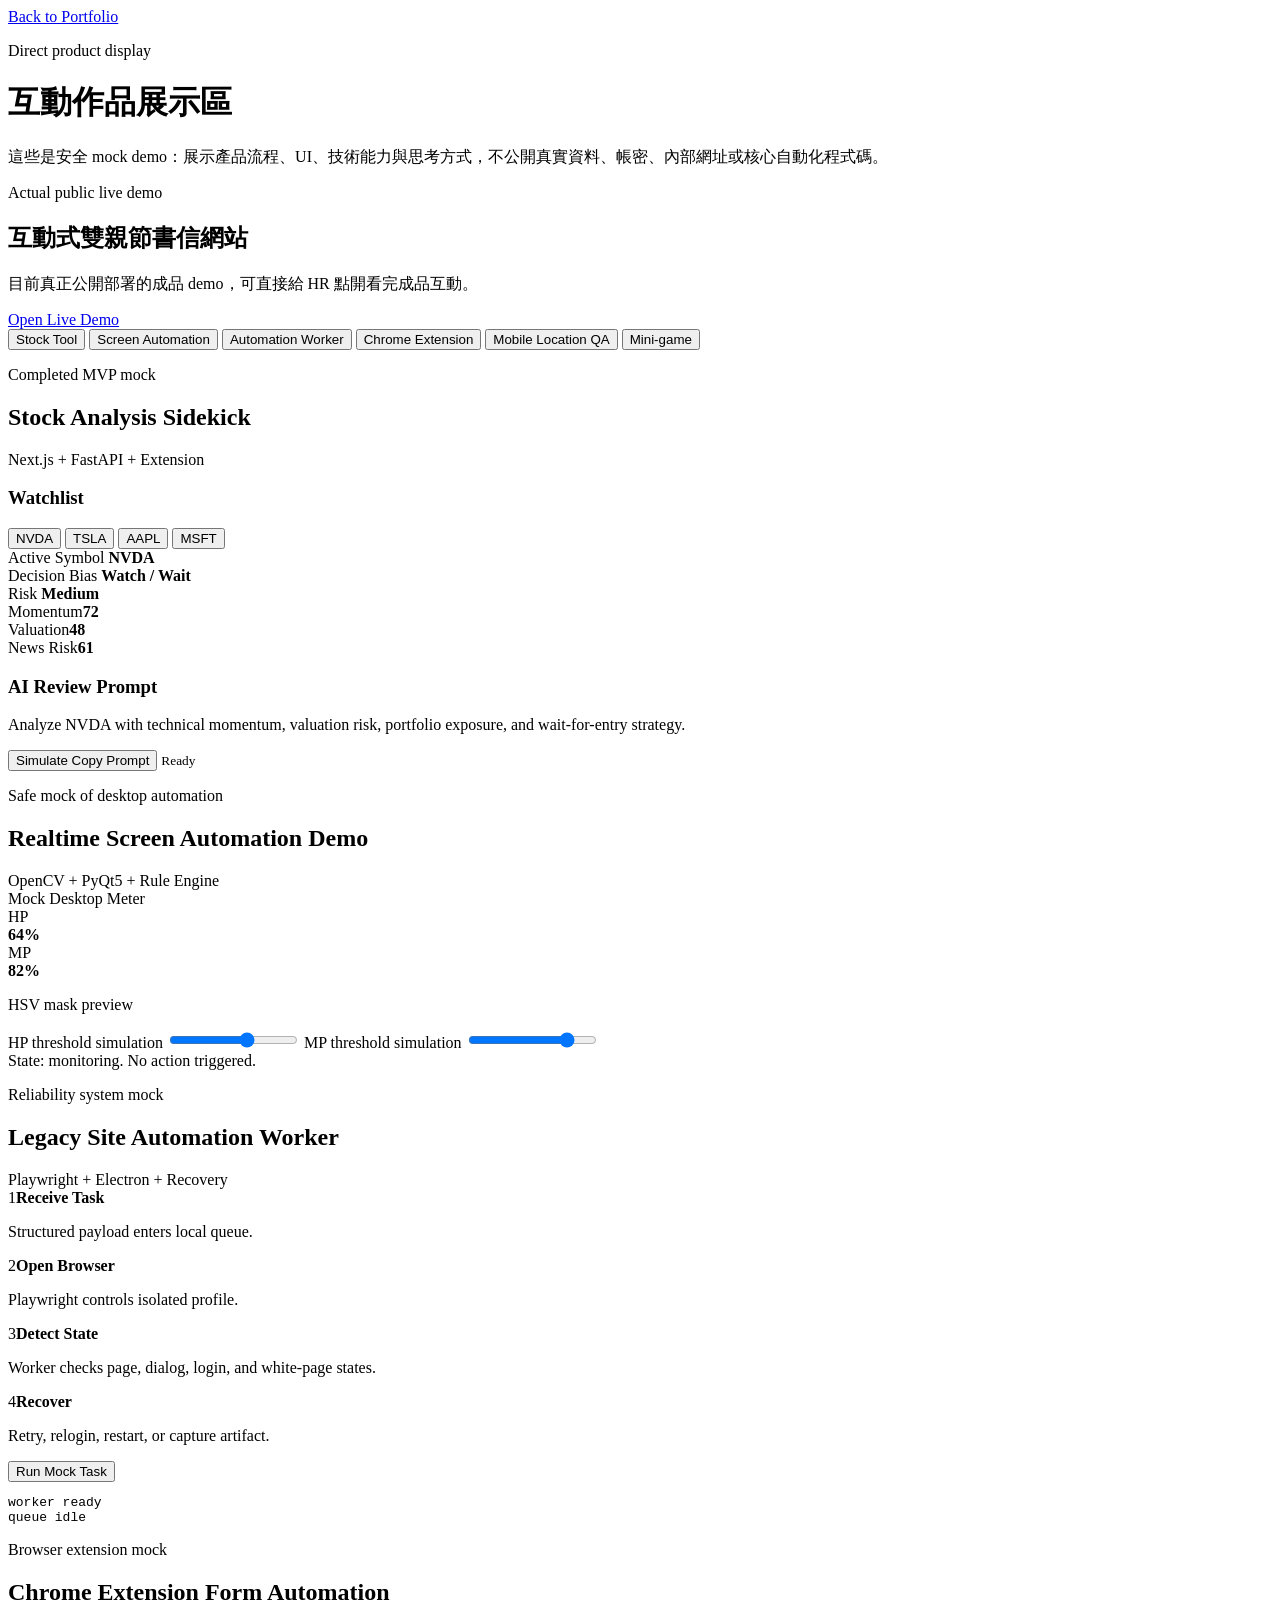
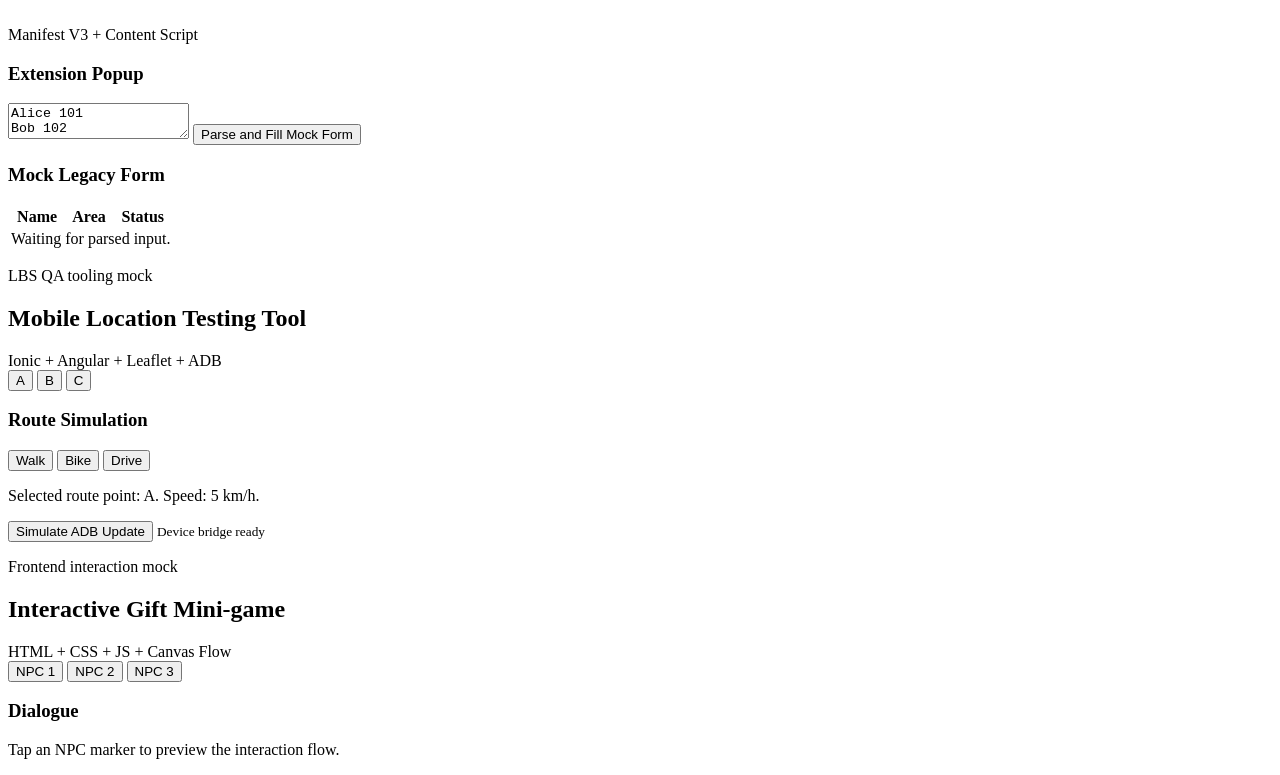
==== demos/showcase.html @ 6ae458e3 "Add demos/showcase.html" ====
<!doctype html>
<html lang="zh-Hant">
  <head>
    <meta charset="utf-8">
    <meta name="viewport" content="width=device-width, initial-scale=1">
    <meta name="description" content="Direct interactive mock demos for Ulin Chen / Dennis engineering portfolio.">
    <title>Direct Demo Gallery - Ulin Chen / Dennis</title>
    <link rel="stylesheet" href="showcase.css">
  </head>
  <body>
    <header class="demo-header">
      <a class="back-link" href="../index.html">Back to Portfolio</a>
      <div>
        <p class="eyebrow">Direct product display</p>
        <h1>互動作品展示區</h1>
        <p class="lead">
          這些是安全 mock demo：展示產品流程、UI、技術能力與思考方式，不公開真實資料、帳密、內部網址或核心自動化程式碼。
        </p>
      </div>
    </header>

    <main>
      <section class="live-demo-strip" aria-labelledby="live-title">
        <div>
          <p class="eyebrow">Actual public live demo</p>
          <h2 id="live-title">互動式雙親節書信網站</h2>
          <p>目前真正公開部署的成品 demo，可直接給 HR 點開看完成品互動。</p>
        </div>
        <a class="primary-link" href="https://fathermotherday.vercel.app/">Open Live Demo</a>
      </section>

      <nav class="demo-tabs" aria-label="Demo selector">
        <button class="active" data-demo="stock">Stock Tool</button>
        <button data-demo="screen">Screen Automation</button>
        <button data-demo="worker">Automation Worker</button>
        <button data-demo="extension">Chrome Extension</button>
        <button data-demo="location">Mobile Location QA</button>
        <button data-demo="game">Mini-game</button>
      </nav>

      <section class="demo-panel active" id="demo-stock">
        <div class="panel-head">
          <div>
            <p class="eyebrow">Completed MVP mock</p>
            <h2>Stock Analysis Sidekick</h2>
          </div>
          <span class="status-pill">Next.js + FastAPI + Extension</span>
        </div>
        <div class="stock-grid">
          <aside class="watchlist">
            <h3>Watchlist</h3>
            <button class="symbol active" data-symbol="NVDA">NVDA</button>
            <button class="symbol" data-symbol="TSLA">TSLA</button>
            <button class="symbol" data-symbol="AAPL">AAPL</button>
            <button class="symbol" data-symbol="MSFT">MSFT</button>
          </aside>
          <div class="stock-main">
            <div class="quote-row">
              <div>
                <span class="label">Active Symbol</span>
                <strong id="stock-symbol">NVDA</strong>
              </div>
              <div>
                <span class="label">Decision Bias</span>
                <strong id="stock-bias">Watch / Wait</strong>
              </div>
              <div>
                <span class="label">Risk</span>
                <strong id="stock-risk">Medium</strong>
              </div>
            </div>
            <div class="chart" aria-label="Mock stock chart">
              <span style="height: 44%"></span>
              <span style="height: 56%"></span>
              <span style="height: 42%"></span>
              <span style="height: 64%"></span>
              <span style="height: 72%"></span>
              <span style="height: 62%"></span>
              <span style="height: 78%"></span>
              <span style="height: 84%"></span>
              <span style="height: 70%"></span>
              <span style="height: 88%"></span>
            </div>
            <div class="metrics">
              <article><span>Momentum</span><strong id="momentum">72</strong></article>
              <article><span>Valuation</span><strong id="valuation">48</strong></article>
              <article><span>News Risk</span><strong id="news-risk">61</strong></article>
            </div>
          </div>
          <aside class="ai-card">
            <h3>AI Review Prompt</h3>
            <p id="prompt-preview">Analyze NVDA with technical momentum, valuation risk, portfolio exposure, and wait-for-entry strategy.</p>
            <button id="copy-prompt">Simulate Copy Prompt</button>
            <small id="prompt-state">Ready</small>
          </aside>
        </div>
      </section>

      <section class="demo-panel" id="demo-screen">
        <div class="panel-head">
          <div>
            <p class="eyebrow">Safe mock of desktop automation</p>
            <h2>Realtime Screen Automation Demo</h2>
          </div>
          <span class="status-pill">OpenCV + PyQt5 + Rule Engine</span>
        </div>
        <div class="screen-grid">
          <div class="meter-stage">
            <div class="mock-window">
              <div class="window-title">Mock Desktop Meter</div>
              <div class="meter-row"><span>HP</span><div class="meter"><i id="hp-fill"></i></div><strong id="hp-text">64%</strong></div>
              <div class="meter-row"><span>MP</span><div class="meter blue"><i id="mp-fill"></i></div><strong id="mp-text">82%</strong></div>
            </div>
            <div class="mask-preview">
              <div class="mask red"></div>
              <div class="mask blue"></div>
              <p>HSV mask preview</p>
            </div>
          </div>
          <aside class="controls-card">
            <label>HP threshold simulation <input id="hp-slider" type="range" min="5" max="100" value="64"></label>
            <label>MP threshold simulation <input id="mp-slider" type="range" min="5" max="100" value="82"></label>
            <div class="rule-output" id="rule-output">State: monitoring. No action triggered.</div>
          </aside>
        </div>
      </section>

      <section class="demo-panel" id="demo-worker">
        <div class="panel-head">
          <div>
            <p class="eyebrow">Reliability system mock</p>
            <h2>Legacy Site Automation Worker</h2>
          </div>
          <span class="status-pill">Playwright + Electron + Recovery</span>
        </div>
        <div class="worker-grid">
          <div class="pipeline">
            <article><span>1</span><strong>Receive Task</strong><p>Structured payload enters local queue.</p></article>
            <article><span>2</span><strong>Open Browser</strong><p>Playwright controls isolated profile.</p></article>
            <article><span>3</span><strong>Detect State</strong><p>Worker checks page, dialog, login, and white-page states.</p></article>
            <article><span>4</span><strong>Recover</strong><p>Retry, relogin, restart, or capture artifact.</p></article>
          </div>
          <aside class="log-card">
            <button id="run-worker">Run Mock Task</button>
            <pre id="worker-log">worker ready
queue idle</pre>
          </aside>
        </div>
      </section>

      <section class="demo-panel" id="demo-extension">
        <div class="panel-head">
          <div>
            <p class="eyebrow">Browser extension mock</p>
            <h2>Chrome Extension Form Automation</h2>
          </div>
          <span class="status-pill">Manifest V3 + Content Script</span>
        </div>
        <div class="extension-grid">
          <aside class="extension-popup">
            <h3>Extension Popup</h3>
            <textarea id="name-input">Alice 101
Bob 102
Carol 103</textarea>
            <button id="parse-names">Parse and Fill Mock Form</button>
          </aside>
          <div class="mock-form">
            <h3>Mock Legacy Form</h3>
            <table>
              <thead><tr><th>Name</th><th>Area</th><th>Status</th></tr></thead>
              <tbody id="form-body">
                <tr><td colspan="3">Waiting for parsed input.</td></tr>
              </tbody>
            </table>
          </div>
        </div>
      </section>

      <section class="demo-panel" id="demo-location">
        <div class="panel-head">
          <div>
            <p class="eyebrow">LBS QA tooling mock</p>
            <h2>Mobile Location Testing Tool</h2>
          </div>
          <span class="status-pill">Ionic + Angular + Leaflet + ADB</span>
        </div>
        <div class="location-grid">
          <div class="map-mock">
            <div class="route-line"></div>
            <button class="pin pin-a" data-point="A">A</button>
            <button class="pin pin-b" data-point="B">B</button>
            <button class="pin pin-c" data-point="C">C</button>
          </div>
          <aside class="route-card">
            <h3>Route Simulation</h3>
            <div class="speed-row">
              <button data-speed="5" class="speed active">Walk</button>
              <button data-speed="19" class="speed">Bike</button>
              <button data-speed="100" class="speed">Drive</button>
            </div>
            <p id="location-state">Selected route point: A. Speed: 5 km/h.</p>
            <button id="simulate-adb">Simulate ADB Update</button>
            <small id="adb-state">Device bridge ready</small>
          </aside>
        </div>
      </section>

      <section class="demo-panel" id="demo-game">
        <div class="panel-head">
          <div>
            <p class="eyebrow">Frontend interaction mock</p>
            <h2>Interactive Gift Mini-game</h2>
          </div>
          <span class="status-pill">HTML + CSS + JS + Canvas Flow</span>
        </div>
        <div class="game-grid">
          <div class="mini-map">
            <button class="npc" data-line="Welcome. Complete the memory step to unlock the next scene.">NPC 1</button>
            <button class="npc" data-line="A puzzle, quiz, scratch card, and final reveal can be chained safely.">NPC 2</button>
            <button class="npc" data-line="Private photos and letters are replaced with template assets before public release.">NPC 3</button>
          </div>
          <aside class="dialogue-card">
            <h3>Dialogue</h3>
            <p id="npc-dialogue">Tap an NPC marker to preview the interaction flow.</p>
            <div class="unlock-track"><span></span><span></span><span></span><span></span></div>
          </aside>
        </div>
      </section>
    </main>
    <script src="showcase.js"></script>
  </body>
</html>
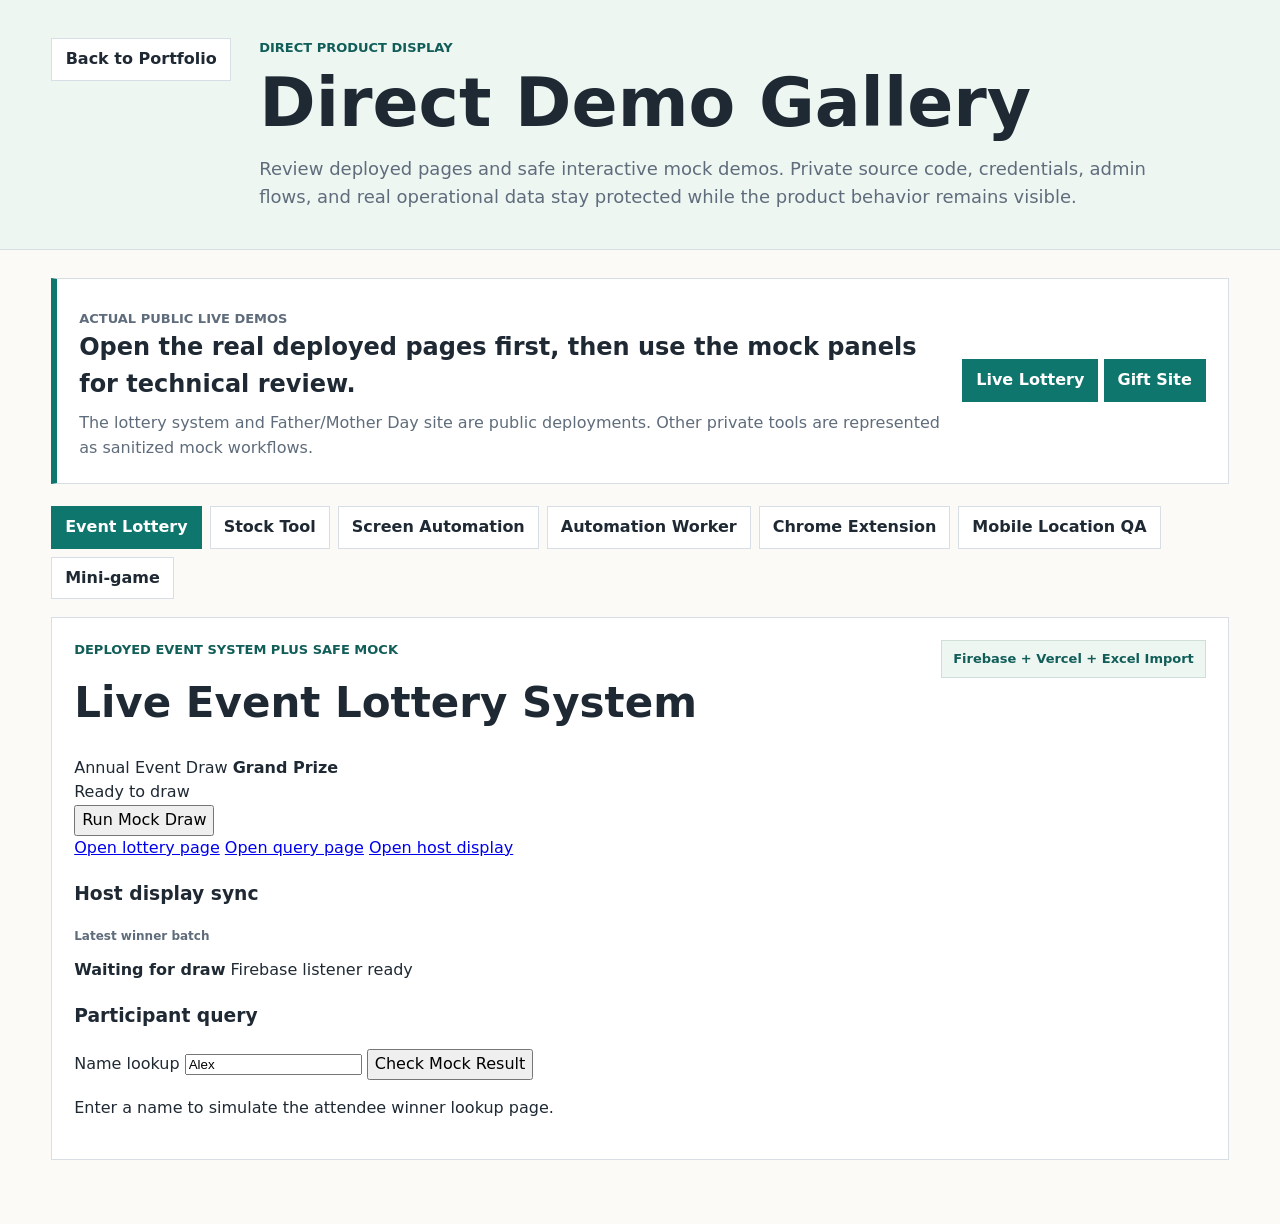
==== commit d4859719: "Update portfolio with live event lottery system" ====
--- a/demos/showcase.html
+++ b/demos/showcase.html
@@ -3,7 +3,7 @@
   <head>
     <meta charset="utf-8">
     <meta name="viewport" content="width=device-width, initial-scale=1">
-    <meta name="description" content="Direct interactive mock demos for Ulin Chen / Dennis engineering portfolio.">
+    <meta name="description" content="Direct interactive demos and safe live links for Ulin Chen / Dennis engineering portfolio.">
     <title>Direct Demo Gallery - Ulin Chen / Dennis</title>
     <link rel="stylesheet" href="showcase.css">
   </head>
@@ -12,9 +12,10 @@
       <a class="back-link" href="../index.html">Back to Portfolio</a>
       <div>
         <p class="eyebrow">Direct product display</p>
-        <h1>互動作品展示區</h1>
+        <h1>Direct Demo Gallery</h1>
         <p class="lead">
-          這些是安全 mock demo：展示產品流程、UI、技術能力與思考方式，不公開真實資料、帳密、內部網址或核心自動化程式碼。
+          Review deployed pages and safe interactive mock demos. Private source code, credentials, admin flows,
+          and real operational data stay protected while the product behavior remains visible.
         </p>
       </div>
     </header>
@@ -22,15 +23,19 @@
     <main>
       <section class="live-demo-strip" aria-labelledby="live-title">
         <div>
-          <p class="eyebrow">Actual public live demo</p>
-          <h2 id="live-title">互動式雙親節書信網站</h2>
-          <p>目前真正公開部署的成品 demo，可直接給 HR 點開看完成品互動。</p>
-        </div>
-        <a class="primary-link" href="https://fathermotherday.vercel.app/">Open Live Demo</a>
+          <p class="eyebrow">Actual public live demos</p>
+          <h2 id="live-title">Open the real deployed pages first, then use the mock panels for technical review.</h2>
+          <p>The lottery system and Father/Mother Day site are public deployments. Other private tools are represented as sanitized mock workflows.</p>
+        </div>
+        <div class="live-link-group">
+          <a class="primary-link" href="https://byyoung184179.vercel.app/lottery.html?room=2026">Live Lottery</a>
+          <a class="primary-link secondary" href="https://fathermotherday.vercel.app/">Gift Site</a>
+        </div>
       </section>
 
       <nav class="demo-tabs" aria-label="Demo selector">
-        <button class="active" data-demo="stock">Stock Tool</button>
+        <button class="active" data-demo="lottery">Event Lottery</button>
+        <button data-demo="stock">Stock Tool</button>
         <button data-demo="screen">Screen Automation</button>
         <button data-demo="worker">Automation Worker</button>
         <button data-demo="extension">Chrome Extension</button>
@@ -38,7 +43,49 @@
         <button data-demo="game">Mini-game</button>
       </nav>
 
-      <section class="demo-panel active" id="demo-stock">
+      <section class="demo-panel active" id="demo-lottery">
+        <div class="panel-head">
+          <div>
+            <p class="eyebrow">Deployed event system plus safe mock</p>
+            <h2>Live Event Lottery System</h2>
+          </div>
+          <span class="status-pill">Firebase + Vercel + Excel Import</span>
+        </div>
+        <div class="lottery-grid">
+          <div class="lottery-stage">
+            <div class="stage-screen">
+              <span class="stage-title">Annual Event Draw</span>
+              <strong class="prize-name">Grand Prize</strong>
+              <div class="winner-reel" id="winner-reel">Ready to draw</div>
+              <button id="mock-draw">Run Mock Draw</button>
+            </div>
+            <div class="live-links">
+              <a href="https://byyoung184179.vercel.app/lottery.html?room=2026">Open lottery page</a>
+              <a href="https://byyoung184179.vercel.app/check.html?room=2026">Open query page</a>
+              <a href="https://byyoung184179.vercel.app/hoster.html?room=2026">Open host display</a>
+            </div>
+          </div>
+          <aside class="host-sync-card">
+            <h3>Host display sync</h3>
+            <p class="label">Latest winner batch</p>
+            <div id="host-batches">
+              <article class="host-batch latest">
+                <strong>Waiting for draw</strong>
+                <span>Firebase listener ready</span>
+              </article>
+            </div>
+          </aside>
+          <aside class="query-card">
+            <h3>Participant query</h3>
+            <label for="winner-query">Name lookup</label>
+            <input id="winner-query" type="text" value="Alex" autocomplete="off">
+            <button id="query-winner">Check Mock Result</button>
+            <p id="query-result">Enter a name to simulate the attendee winner lookup page.</p>
+          </aside>
+        </div>
+      </section>
+
+      <section class="demo-panel" id="demo-stock">
         <div class="panel-head">
           <div>
             <p class="eyebrow">Completed MVP mock</p>
@@ -230,4 +277,3 @@
     <script src="showcase.js"></script>
   </body>
 </html>
-
--- a/demos/showcase.css
+++ b/demos/showcase.css
@@ -0,0 +1,556 @@
+:root {
+  --ink: #1f2933;
+  --muted: #5f6c7b;
+  --paper: #fbfaf7;
+  --panel: #ffffff;
+  --line: #d8dee6;
+  --teal: #0f766e;
+  --teal-dark: #115e59;
+  --blue: #2f5f98;
+  --amber: #b7791f;
+  --coral: #b4533c;
+  --green: #51624f;
+  --brown: #7c4d2f;
+}
+
+* {
+  box-sizing: border-box;
+}
+
+body {
+  margin: 0;
+  background: var(--paper);
+  color: var(--ink);
+  font-family: Inter, ui-sans-serif, system-ui, -apple-system, BlinkMacSystemFont, "Segoe UI", "Noto Sans TC", sans-serif;
+  line-height: 1.55;
+}
+
+a,
+button {
+  font: inherit;
+}
+
+button {
+  cursor: pointer;
+}
+
+.demo-header {
+  display: grid;
+  grid-template-columns: 180px minmax(0, 1fr);
+  gap: 28px;
+  align-items: start;
+  padding: 38px clamp(18px, 4vw, 56px);
+  border-bottom: 1px solid var(--line);
+  background: #eef6f2;
+}
+
+.back-link,
+.primary-link,
+.demo-tabs button,
+.project-link,
+.symbol,
+.ai-card button,
+.controls-card button,
+.log-card button,
+.extension-popup button,
+.speed,
+.route-card button {
+  display: inline-flex;
+  align-items: center;
+  justify-content: center;
+  min-height: 40px;
+  padding: 8px 13px;
+  border: 1px solid var(--line);
+  background: #fff;
+  color: var(--ink);
+  font-weight: 800;
+  text-decoration: none;
+}
+
+.primary-link,
+.demo-tabs button.active,
+.symbol.active,
+.speed.active,
+.ai-card button,
+.log-card button,
+.extension-popup button,
+.route-card button {
+  border-color: var(--teal);
+  background: var(--teal);
+  color: #fff;
+}
+
+.eyebrow {
+  margin: 0 0 10px;
+  color: var(--teal-dark);
+  font-size: 13px;
+  font-weight: 900;
+  text-transform: uppercase;
+  letter-spacing: 0;
+}
+
+h1,
+h2,
+h3,
+p {
+  letter-spacing: 0;
+}
+
+h1 {
+  margin: 0;
+  font-size: clamp(36px, 6vw, 68px);
+  line-height: 1.04;
+}
+
+.lead {
+  max-width: 920px;
+  margin: 16px 0 0;
+  color: var(--muted);
+  font-size: 18px;
+}
+
+main {
+  padding: 28px clamp(18px, 4vw, 56px) 64px;
+}
+
+.live-demo-strip {
+  display: grid;
+  grid-template-columns: minmax(0, 1fr) auto;
+  gap: 18px;
+  align-items: center;
+  max-width: 1180px;
+  margin: 0 auto 22px;
+  padding: 22px;
+  background: #fff;
+  border: 1px solid var(--line);
+  border-left: 6px solid var(--teal);
+}
+
+.live-demo-strip h2 {
+  margin: 0;
+}
+
+.live-demo-strip p {
+  margin: 8px 0 0;
+  color: var(--muted);
+}
+
+.demo-tabs {
+  display: flex;
+  flex-wrap: wrap;
+  gap: 8px;
+  max-width: 1180px;
+  margin: 0 auto 18px;
+}
+
+.demo-panel {
+  display: none;
+  max-width: 1180px;
+  margin: 0 auto;
+  padding: 22px;
+  background: #fff;
+  border: 1px solid var(--line);
+}
+
+.demo-panel.active {
+  display: block;
+}
+
+.panel-head {
+  display: flex;
+  align-items: start;
+  justify-content: space-between;
+  gap: 18px;
+  margin-bottom: 20px;
+}
+
+.panel-head h2 {
+  margin: 0;
+  font-size: clamp(26px, 4vw, 42px);
+}
+
+.status-pill {
+  display: inline-flex;
+  padding: 8px 11px;
+  border: 1px solid #cddfd8;
+  background: #eef6f2;
+  color: var(--teal-dark);
+  font-size: 13px;
+  font-weight: 900;
+}
+
+.stock-grid,
+.screen-grid,
+.worker-grid,
+.extension-grid,
+.location-grid,
+.game-grid {
+  display: grid;
+  grid-template-columns: 220px minmax(0, 1fr) 280px;
+  gap: 16px;
+}
+
+.screen-grid,
+.worker-grid,
+.extension-grid,
+.location-grid,
+.game-grid {
+  grid-template-columns: minmax(0, 1.4fr) minmax(280px, 0.8fr);
+}
+
+.watchlist,
+.ai-card,
+.controls-card,
+.log-card,
+.extension-popup,
+.route-card,
+.dialogue-card,
+.mock-form {
+  padding: 16px;
+  background: #f8faf8;
+  border: 1px solid var(--line);
+}
+
+.watchlist {
+  display: grid;
+  align-content: start;
+  gap: 8px;
+}
+
+.watchlist h3,
+.ai-card h3,
+.controls-card h3,
+.log-card h3,
+.extension-popup h3,
+.route-card h3,
+.dialogue-card h3,
+.mock-form h3 {
+  margin: 0 0 12px;
+}
+
+.stock-main {
+  padding: 16px;
+  border: 1px solid var(--line);
+}
+
+.quote-row {
+  display: grid;
+  grid-template-columns: repeat(3, minmax(0, 1fr));
+  gap: 10px;
+}
+
+.quote-row > div,
+.metrics article {
+  padding: 12px;
+  background: #f6f3ec;
+  border: 1px solid #e3dacb;
+}
+
+.label,
+.metrics span,
+.ai-card small,
+.route-card small {
+  display: block;
+  color: var(--muted);
+  font-size: 12px;
+  font-weight: 800;
+}
+
+.quote-row strong,
+.metrics strong {
+  display: block;
+  margin-top: 4px;
+  font-size: 24px;
+}
+
+.chart {
+  display: flex;
+  align-items: end;
+  gap: 10px;
+  height: 220px;
+  margin: 16px 0;
+  padding: 16px;
+  background:
+    linear-gradient(rgba(31,41,51,.08) 1px, transparent 1px),
+    linear-gradient(90deg, rgba(31,41,51,.08) 1px, transparent 1px),
+    #ffffff;
+  background-size: 40px 40px;
+  border: 1px solid var(--line);
+}
+
+.chart span {
+  flex: 1;
+  min-width: 10px;
+  background: var(--teal);
+}
+
+.metrics {
+  display: grid;
+  grid-template-columns: repeat(3, 1fr);
+  gap: 10px;
+}
+
+.ai-card p {
+  min-height: 120px;
+  color: var(--muted);
+}
+
+.meter-stage {
+  display: grid;
+  grid-template-columns: minmax(0, 1.2fr) 220px;
+  gap: 16px;
+}
+
+.mock-window {
+  min-height: 300px;
+  padding: 18px;
+  background: #1f2933;
+  color: #fff;
+  border: 6px solid #4b5563;
+}
+
+.window-title {
+  margin: -18px -18px 36px;
+  padding: 12px;
+  background: #374151;
+  font-weight: 800;
+}
+
+.meter-row {
+  display: grid;
+  grid-template-columns: 40px minmax(0, 1fr) 56px;
+  gap: 12px;
+  align-items: center;
+  margin: 28px 0;
+}
+
+.meter {
+  height: 24px;
+  background: #111827;
+  border: 1px solid #6b7280;
+}
+
+.meter i {
+  display: block;
+  width: 64%;
+  height: 100%;
+  background: #dc2626;
+}
+
+.meter.blue i {
+  width: 82%;
+  background: #2563eb;
+}
+
+.mask-preview {
+  display: grid;
+  align-content: center;
+  gap: 10px;
+  padding: 16px;
+  background: #f6f3ec;
+  border: 1px solid #e3dacb;
+}
+
+.mask {
+  height: 54px;
+  border: 1px solid var(--line);
+}
+
+.mask.red {
+  background: repeating-linear-gradient(90deg, #dc2626, #dc2626 18px, #fca5a5 18px, #fca5a5 26px);
+}
+
+.mask.blue {
+  background: repeating-linear-gradient(90deg, #2563eb, #2563eb 18px, #93c5fd 18px, #93c5fd 26px);
+}
+
+.controls-card label {
+  display: grid;
+  gap: 8px;
+  margin-bottom: 16px;
+  font-weight: 800;
+}
+
+.rule-output {
+  padding: 14px;
+  background: #fff;
+  border: 1px solid var(--line);
+}
+
+.pipeline {
+  display: grid;
+  grid-template-columns: repeat(4, 1fr);
+  gap: 12px;
+}
+
+.pipeline article {
+  padding: 16px;
+  border: 1px solid var(--line);
+  background: #f8faf8;
+}
+
+.pipeline span {
+  display: grid;
+  width: 34px;
+  height: 34px;
+  place-items: center;
+  background: var(--blue);
+  color: #fff;
+  font-weight: 900;
+}
+
+.pipeline strong {
+  display: block;
+  margin-top: 12px;
+}
+
+.pipeline p {
+  color: var(--muted);
+}
+
+.log-card pre {
+  min-height: 220px;
+  padding: 14px;
+  overflow: auto;
+  background: #111827;
+  color: #d1fae5;
+  white-space: pre-wrap;
+}
+
+.extension-popup textarea {
+  width: 100%;
+  min-height: 180px;
+  margin-bottom: 12px;
+  padding: 10px;
+  border: 1px solid var(--line);
+  resize: vertical;
+}
+
+.mock-form table {
+  width: 100%;
+  border-collapse: collapse;
+}
+
+.mock-form th,
+.mock-form td {
+  padding: 10px;
+  border: 1px solid var(--line);
+  text-align: left;
+}
+
+.map-mock {
+  position: relative;
+  min-height: 380px;
+  overflow: hidden;
+  border: 1px solid var(--line);
+  background:
+    linear-gradient(90deg, rgba(47,95,152,.12) 1px, transparent 1px),
+    linear-gradient(rgba(47,95,152,.12) 1px, transparent 1px),
+    #e9f1ed;
+  background-size: 44px 44px;
+}
+
+.route-line {
+  position: absolute;
+  left: 24%;
+  top: 24%;
+  width: 52%;
+  height: 48%;
+  border-top: 6px solid var(--teal);
+  border-right: 6px solid var(--teal);
+  transform: skew(-18deg);
+}
+
+.pin {
+  position: absolute;
+  width: 48px;
+  height: 48px;
+  border-radius: 50%;
+  border: 2px solid #fff;
+  background: var(--coral);
+  color: #fff;
+  font-weight: 900;
+}
+
+.pin-a { left: 18%; top: 28%; }
+.pin-b { left: 52%; top: 44%; }
+.pin-c { right: 18%; bottom: 24%; }
+
+.speed-row {
+  display: flex;
+  flex-wrap: wrap;
+  gap: 8px;
+  margin-bottom: 14px;
+}
+
+.mini-map {
+  position: relative;
+  min-height: 380px;
+  border: 1px solid var(--line);
+  background:
+    radial-gradient(circle at 18% 28%, #f6d6d0 0 9%, transparent 10%),
+    radial-gradient(circle at 78% 22%, #d7e8df 0 10%, transparent 11%),
+    radial-gradient(circle at 58% 76%, #ead9bd 0 12%, transparent 13%),
+    #fff9ef;
+}
+
+.npc {
+  position: absolute;
+  min-width: 94px;
+  min-height: 48px;
+  border: 2px solid var(--ink);
+  background: #fff;
+  font-weight: 900;
+}
+
+.npc:nth-child(1) { left: 14%; top: 22%; }
+.npc:nth-child(2) { right: 18%; top: 28%; }
+.npc:nth-child(3) { left: 46%; bottom: 18%; }
+
+.dialogue-card p {
+  min-height: 140px;
+  padding: 14px;
+  background: #fff;
+  border: 1px solid var(--line);
+  color: var(--muted);
+}
+
+.unlock-track {
+  display: grid;
+  grid-template-columns: repeat(4, 1fr);
+  gap: 8px;
+}
+
+.unlock-track span {
+  height: 16px;
+  background: var(--teal);
+}
+
+@media (max-width: 980px) {
+  .demo-header,
+  .live-demo-strip,
+  .stock-grid,
+  .screen-grid,
+  .worker-grid,
+  .extension-grid,
+  .location-grid,
+  .game-grid,
+  .meter-stage {
+    grid-template-columns: 1fr;
+  }
+
+  .pipeline,
+  .quote-row,
+  .metrics {
+    grid-template-columns: repeat(2, 1fr);
+  }
+}
+
+@media (max-width: 640px) {
+  .pipeline,
+  .quote-row,
+  .metrics {
+    grid-template-columns: 1fr;
+  }
+}
+
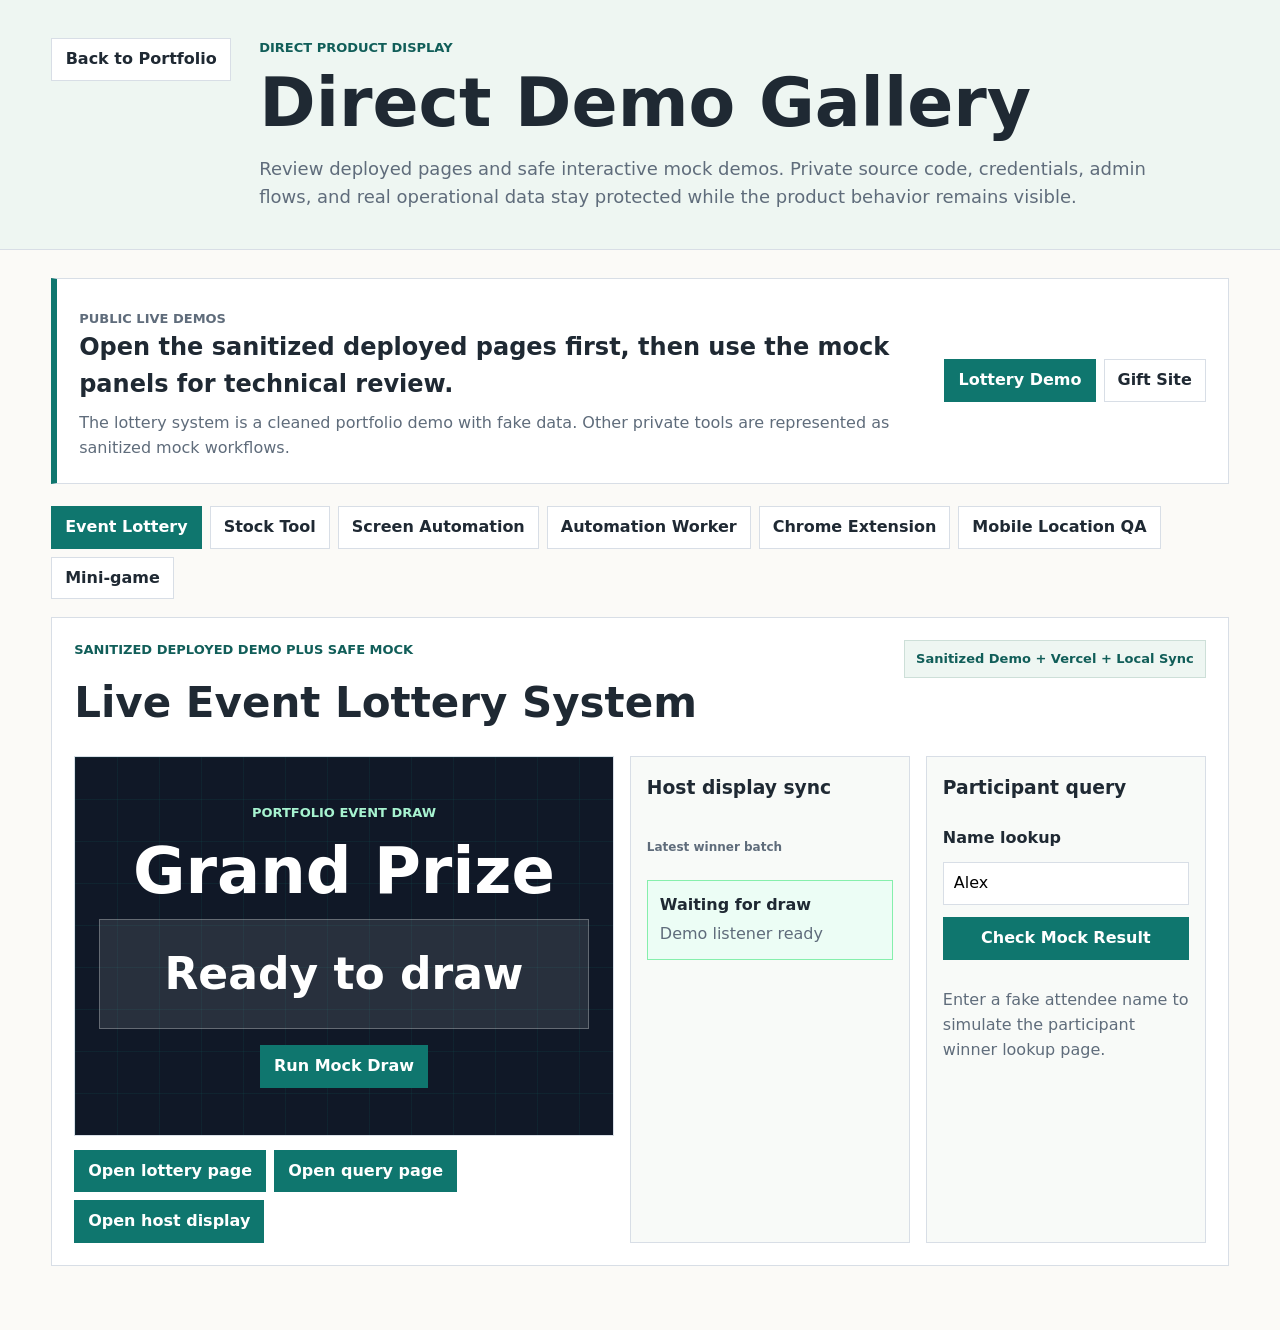
==== commit 6da77864: "Update demo gallery lottery labels after cleanup" ====
--- a/demos/showcase.html
+++ b/demos/showcase.html
@@ -23,12 +23,12 @@
     <main>
       <section class="live-demo-strip" aria-labelledby="live-title">
         <div>
-          <p class="eyebrow">Actual public live demos</p>
-          <h2 id="live-title">Open the real deployed pages first, then use the mock panels for technical review.</h2>
-          <p>The lottery system and Father/Mother Day site are public deployments. Other private tools are represented as sanitized mock workflows.</p>
+          <p class="eyebrow">Public live demos</p>
+          <h2 id="live-title">Open the sanitized deployed pages first, then use the mock panels for technical review.</h2>
+          <p>The lottery system is a cleaned portfolio demo with fake data. Other private tools are represented as sanitized mock workflows.</p>
         </div>
         <div class="live-link-group">
-          <a class="primary-link" href="https://byyoung184179.vercel.app/lottery.html?room=2026">Live Lottery</a>
+          <a class="primary-link" href="https://byyoung184179.vercel.app/lottery.html?room=2026">Lottery Demo</a>
           <a class="primary-link secondary" href="https://fathermotherday.vercel.app/">Gift Site</a>
         </div>
       </section>
@@ -46,15 +46,15 @@
       <section class="demo-panel active" id="demo-lottery">
         <div class="panel-head">
           <div>
-            <p class="eyebrow">Deployed event system plus safe mock</p>
+            <p class="eyebrow">Sanitized deployed demo plus safe mock</p>
             <h2>Live Event Lottery System</h2>
           </div>
-          <span class="status-pill">Firebase + Vercel + Excel Import</span>
+          <span class="status-pill">Sanitized Demo + Vercel + Local Sync</span>
         </div>
         <div class="lottery-grid">
           <div class="lottery-stage">
             <div class="stage-screen">
-              <span class="stage-title">Annual Event Draw</span>
+              <span class="stage-title">Portfolio Event Draw</span>
               <strong class="prize-name">Grand Prize</strong>
               <div class="winner-reel" id="winner-reel">Ready to draw</div>
               <button id="mock-draw">Run Mock Draw</button>
@@ -71,7 +71,7 @@
             <div id="host-batches">
               <article class="host-batch latest">
                 <strong>Waiting for draw</strong>
-                <span>Firebase listener ready</span>
+                <span>Demo listener ready</span>
               </article>
             </div>
           </aside>
@@ -80,7 +80,7 @@
             <label for="winner-query">Name lookup</label>
             <input id="winner-query" type="text" value="Alex" autocomplete="off">
             <button id="query-winner">Check Mock Result</button>
-            <p id="query-result">Enter a name to simulate the attendee winner lookup page.</p>
+            <p id="query-result">Enter a fake attendee name to simulate the participant winner lookup page.</p>
           </aside>
         </div>
       </section>
--- a/demos/showcase.css
+++ b/demos/showcase.css
@@ -54,7 +54,10 @@
 .log-card button,
 .extension-popup button,
 .speed,
-.route-card button {
+.route-card button,
+#mock-draw,
+.query-card button,
+.live-links a {
   display: inline-flex;
   align-items: center;
   justify-content: center;
@@ -80,6 +83,12 @@
   color: #fff;
 }
 
+.primary-link.secondary {
+  border-color: var(--line);
+  background: #fff;
+  color: var(--ink);
+}
+
 .eyebrow {
   margin: 0 0 10px;
   color: var(--teal-dark);
@@ -133,6 +142,13 @@
 .live-demo-strip p {
   margin: 8px 0 0;
   color: var(--muted);
+}
+
+.live-link-group {
+  display: flex;
+  flex-wrap: wrap;
+  gap: 8px;
+  justify-content: flex-end;
 }
 
 .demo-tabs {
@@ -180,6 +196,7 @@
 }
 
 .stock-grid,
+.lottery-grid,
 .screen-grid,
 .worker-grid,
 .extension-grid,
@@ -188,6 +205,10 @@
   display: grid;
   grid-template-columns: 220px minmax(0, 1fr) 280px;
   gap: 16px;
+}
+
+.lottery-grid {
+  grid-template-columns: minmax(0, 1fr) 280px 280px;
 }
 
 .screen-grid,
@@ -205,7 +226,9 @@
 .extension-popup,
 .route-card,
 .dialogue-card,
-.mock-form {
+.mock-form,
+.host-sync-card,
+.query-card {
   padding: 16px;
   background: #f8faf8;
   border: 1px solid var(--line);
@@ -224,8 +247,106 @@
 .extension-popup h3,
 .route-card h3,
 .dialogue-card h3,
-.mock-form h3 {
+.mock-form h3,
+.host-sync-card h3,
+.query-card h3 {
   margin: 0 0 12px;
+}
+
+.lottery-stage {
+  display: grid;
+  gap: 14px;
+}
+
+.stage-screen {
+  display: grid;
+  min-height: 380px;
+  align-content: center;
+  justify-items: center;
+  gap: 16px;
+  padding: 24px;
+  border: 1px solid var(--line);
+  background:
+    linear-gradient(90deg, rgba(15,118,110,.12) 1px, transparent 1px),
+    linear-gradient(rgba(15,118,110,.12) 1px, transparent 1px),
+    #101827;
+  background-size: 42px 42px;
+  color: #fff;
+  text-align: center;
+}
+
+.stage-title {
+  color: #a7f3d0;
+  font-size: 13px;
+  font-weight: 900;
+  text-transform: uppercase;
+}
+
+.prize-name {
+  font-size: clamp(30px, 6vw, 64px);
+  line-height: 1;
+}
+
+.winner-reel {
+  width: min(100%, 520px);
+  min-height: 86px;
+  padding: 20px;
+  border: 1px solid rgba(255,255,255,.28);
+  background: rgba(255,255,255,.1);
+  font-size: clamp(24px, 4vw, 44px);
+  font-weight: 900;
+}
+
+#mock-draw,
+.query-card button,
+.live-links a {
+  border-color: var(--teal);
+  background: var(--teal);
+  color: #fff;
+  text-decoration: none;
+}
+
+.live-links {
+  display: flex;
+  flex-wrap: wrap;
+  gap: 8px;
+}
+
+.host-sync-card,
+.query-card {
+  display: grid;
+  align-content: start;
+  gap: 12px;
+}
+
+.host-batch {
+  display: grid;
+  gap: 4px;
+  padding: 12px;
+  border: 1px solid var(--line);
+  background: #fff;
+}
+
+.host-batch.latest {
+  border-color: #86efac;
+  background: #ecfdf5;
+}
+
+.host-batch span,
+.query-card p {
+  color: var(--muted);
+}
+
+.query-card label {
+  font-weight: 900;
+}
+
+.query-card input {
+  width: 100%;
+  min-height: 42px;
+  padding: 8px 10px;
+  border: 1px solid var(--line);
+  font: inherit;
 }
 
 .stock-main {
@@ -530,6 +651,7 @@
   .demo-header,
   .live-demo-strip,
   .stock-grid,
+  .lottery-grid,
   .screen-grid,
   .worker-grid,
   .extension-grid,
@@ -553,4 +675,3 @@
     grid-template-columns: 1fr;
   }
 }
-
